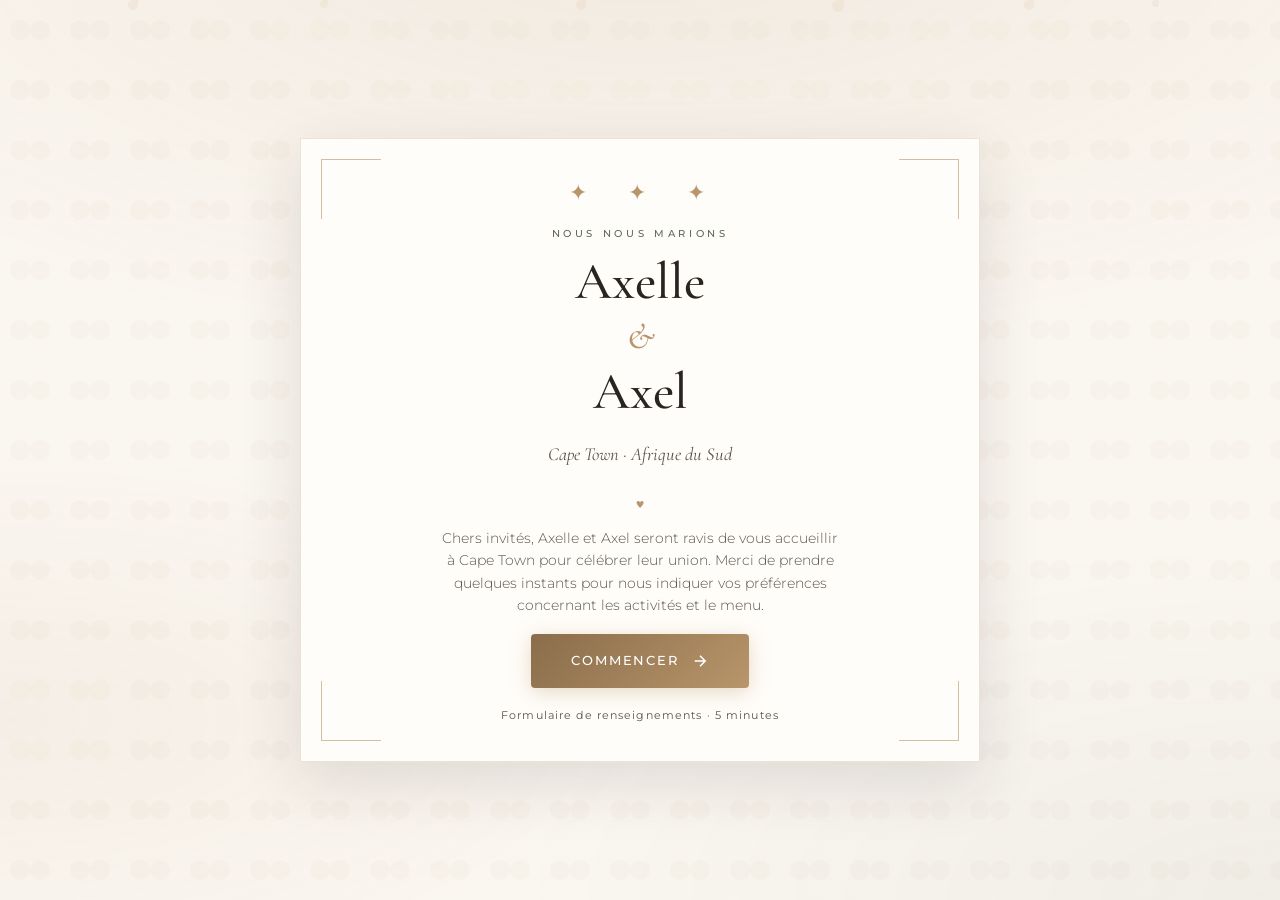
==== index.html @ c8bf7bff "Initial commit: fiche renseignements mariage Axelle et Axel Co-authored-by: Cursor <cursoragent@curs" ====
<!DOCTYPE html>
<html lang="fr" class="page-landing">
<head>
  <meta charset="UTF-8">
  <meta name="viewport" content="width=device-width, initial-scale=1.0">
  <title>Mariage d'Axelle & Axel — Bienvenue</title>
  <link rel="stylesheet" href="css/style.css">
</head>
<body class="page-landing">
  <div class="bg-pattern"></div>

  <div class="petals" aria-hidden="true">
    <div class="petal"></div>
    <div class="petal"></div>
    <div class="petal"></div>
    <div class="petal"></div>
    <div class="petal"></div>
    <div class="petal"></div>
  </div>

  <main class="landing">
    <div class="landing-frame">
      <div class="corner-decor tr"></div>
      <div class="corner-decor bl"></div>

      <p class="landing-ornament">✦ &nbsp; ✦ &nbsp; ✦</p>
      <p class="landing-subtitle">Nous nous marions</p>

      <h1 class="landing-names">
        Axelle
        <span class="landing-ampersand">&</span>
        Axel
      </h1>

      <p class="landing-date">Cape Town · Afrique du Sud</p>

      <div class="landing-divider">
        <span>♥</span>
      </div>

      <p class="landing-message">
        Chers invités, Axelle et Axel seront ravis de vous accueillir à Cape Town
        pour célébrer leur union. Merci de prendre quelques instants pour nous
        indiquer vos préférences concernant les activités et le menu.
      </p>

      <a href="formulaire.html" class="btn-primary">
        Commencer
        <svg viewBox="0 0 24 24" fill="none" stroke="currentColor" stroke-width="2">
          <path d="M5 12h14M12 5l7 7-7 7"/>
        </svg>
      </a>

      <p class="landing-footer">Formulaire de renseignements · 5 minutes</p>
    </div>
  </main>
</body>
</html>
---- css/style.css ----
/* =============================================
   MARIAGE — Design system
   ============================================= */

@import url('https://fonts.googleapis.com/css2?family=Cormorant+Garamond:ital,wght@0,400;0,500;0,600;0,700;1,400;1,500&family=Montserrat:wght@300;400;500;600&display=swap');

:root {
  --cream: #faf6f0;
  --ivory: #fffdf9;
  --gold: #b8956a;
  --gold-light: #d4b896;
  --gold-dark: #8a6d4b;
  --sage: #5c6b5a;
  --sage-light: #8a9a88;
  --burgundy: #6b3a3a;
  --text: #2a2420;
  --text-soft: #5c534c;
  --border: rgba(184, 149, 106, 0.25);
  --shadow: 0 8px 32px rgba(42, 36, 32, 0.08);
  --shadow-lg: 0 20px 60px rgba(42, 36, 32, 0.12);
  --radius: 4px;
  --radius-lg: 12px;
  --font-serif: 'Cormorant Garamond', Georgia, serif;
  --font-sans: 'Montserrat', system-ui, sans-serif;
  --transition: 0.35s cubic-bezier(0.4, 0, 0.2, 1);
}

*, *::before, *::after { box-sizing: border-box; margin: 0; padding: 0; }

html { scroll-behavior: smooth; }

body {
  font-family: var(--font-sans);
  background: var(--cream);
  color: var(--text);
  line-height: 1.7;
  min-height: 100vh;
  -webkit-font-smoothing: antialiased;
}

/* ---- Decorative background ---- */
.bg-pattern {
  position: fixed;
  inset: 0;
  z-index: 0;
  pointer-events: none;
  background:
    radial-gradient(ellipse 80% 50% at 50% -10%, rgba(184, 149, 106, 0.12), transparent),
    radial-gradient(ellipse 60% 40% at 100% 100%, rgba(92, 107, 90, 0.06), transparent),
    radial-gradient(ellipse 50% 30% at 0% 80%, rgba(184, 149, 106, 0.08), transparent);
}

.bg-pattern::before {
  content: '';
  position: absolute;
  inset: 0;
  opacity: 0.04;
  background-image: url("data:image/svg+xml,%3Csvg width='60' height='60' viewBox='0 0 60 60' xmlns='http://www.w3.org/2000/svg'%3E%3Cg fill='none' fill-rule='evenodd'%3E%3Cg fill='%23b8956a' fill-opacity='1'%3E%3Cpath d='M30 30c0-5.5 4.5-10 10-10s10 4.5 10 10-4.5 10-10 10-10-4.5-10-10zm-20 0c0-5.5 4.5-10 10-10s10 4.5 10 10-4.5 10-10 10-10-4.5-10-10z'/%3E%3C/g%3E%3C/g%3E%3C/svg%3E");
}

/* ---- Landing page (fixed viewport, no scroll) ---- */
html.page-landing,
body.page-landing {
  height: 100%;
  overflow: hidden;
}

body.page-landing {
  min-height: 100vh;
  min-height: 100dvh;
}

.landing {
  position: relative;
  z-index: 1;
  height: 100vh;
  height: 100dvh;
  max-height: 100vh;
  max-height: 100dvh;
  overflow: hidden;
  display: flex;
  flex-direction: column;
  align-items: center;
  justify-content: center;
  padding: clamp(0.75rem, 2vh, 1.25rem);
  text-align: center;
}

.landing-frame {
  position: relative;
  max-width: 680px;
  width: 100%;
  max-height: calc(100dvh - 1.5rem);
  padding: clamp(1.5rem, 4vh, 2.5rem) clamp(1.25rem, 4vw, 2.5rem);
  background: var(--ivory);
  border: 1px solid var(--border);
  box-shadow: var(--shadow-lg);
  animation: fadeUp 1s ease-out;
  overflow: hidden;
  display: flex;
  flex-direction: column;
  align-items: center;
  justify-content: center;
}

.landing-frame::before,
.landing-frame::after {
  content: '';
  position: absolute;
  width: 60px;
  height: 60px;
  border-color: var(--gold);
  border-style: solid;
  opacity: 0.6;
}

.landing-frame::before {
  top: 20px; left: 20px;
  border-width: 1px 0 0 1px;
}

.landing-frame::after {
  bottom: 20px; right: 20px;
  border-width: 0 1px 1px 0;
}

.corner-decor {
  position: absolute;
  width: 60px;
  height: 60px;
  border-color: var(--gold);
  border-style: solid;
  opacity: 0.6;
}

.corner-decor.tr { top: 20px; right: 20px; border-width: 1px 1px 0 0; }
.corner-decor.bl { bottom: 20px; left: 20px; border-width: 0 0 1px 1px; }

.landing-ornament {
  font-family: var(--font-serif);
  font-size: clamp(1rem, 2.5vh, 1.35rem);
  color: var(--gold);
  letter-spacing: 0.3em;
  margin-bottom: clamp(0.5rem, 1.5vh, 1rem);
  opacity: 0;
  animation: fadeUp 0.8s ease-out 0.2s forwards;
}

.landing-subtitle {
  font-family: var(--font-sans);
  font-size: 0.65rem;
  font-weight: 500;
  letter-spacing: 0.35em;
  text-transform: uppercase;
  color: var(--sage);
  margin-bottom: clamp(0.35rem, 1vh, 0.75rem);
  opacity: 0;
  animation: fadeUp 0.8s ease-out 0.3s forwards;
}

.landing-names {
  font-family: var(--font-serif);
  font-size: clamp(2rem, 7vh, 3.25rem);
  font-weight: 500;
  color: var(--text);
  line-height: 1.15;
  margin-bottom: 0.25rem;
  opacity: 0;
  animation: fadeUp 0.8s ease-out 0.4s forwards;
}

.landing-ampersand {
  font-style: italic;
  color: var(--gold);
  font-size: 0.7em;
  display: block;
  margin: 0.25rem 0;
}

.landing-date {
  font-family: var(--font-serif);
  font-size: clamp(1rem, 2.5vh, 1.15rem);
  color: var(--text-soft);
  font-style: italic;
  margin: clamp(0.5rem, 1.5vh, 1rem) 0;
  opacity: 0;
  animation: fadeUp 0.8s ease-out 0.5s forwards;
}

.landing-divider {
  display: flex;
  align-items: center;
  gap: 1rem;
  margin: clamp(0.5rem, 1.5vh, 1rem) auto;
  max-width: 280px;
  opacity: 0;
  animation: fadeUp 0.8s ease-out 0.6s forwards;
}

.landing-divider::before,
.landing-divider::after {
  content: '';
  flex: 1;
  height: 1px;
  background: linear-gradient(90deg, transparent, var(--gold-light), transparent);
}

.landing-divider span {
  color: var(--gold);
  font-size: 0.6rem;
}

.landing-message {
  font-size: clamp(0.8rem, 1.8vh, 0.9rem);
  color: var(--text-soft);
  max-width: 400px;
  margin: 0 auto clamp(0.75rem, 2vh, 1.25rem);
  font-weight: 300;
  line-height: 1.55;
  opacity: 0;
  animation: fadeUp 0.8s ease-out 0.7s forwards;
}

.btn-primary {
  display: inline-flex;
  align-items: center;
  justify-content: center;
  gap: 0.75rem;
  padding: 1rem 2.5rem;
  background: linear-gradient(135deg, var(--gold-dark), var(--gold));
  color: white;
  font-family: var(--font-sans);
  font-size: 0.8rem;
  font-weight: 500;
  letter-spacing: 0.15em;
  text-transform: uppercase;
  text-decoration: none;
  border: none;
  border-radius: var(--radius);
  cursor: pointer;
  transition: var(--transition);
  box-shadow: 0 4px 20px rgba(184, 149, 106, 0.35);
  opacity: 0;
  animation: fadeUp 0.8s ease-out 0.9s forwards;
}

.btn-primary:hover {
  transform: translateY(-2px);
  box-shadow: 0 8px 30px rgba(184, 149, 106, 0.45);
  background: linear-gradient(135deg, var(--gold), var(--gold-light));
}

.btn-primary svg {
  width: 18px;
  height: 18px;
  transition: transform var(--transition);
}

.btn-primary:hover svg {
  transform: translateX(4px);
}

.landing-footer {
  margin-top: clamp(0.75rem, 2vh, 1.25rem);
  font-size: 0.7rem;
  color: var(--text-soft);
  letter-spacing: 0.1em;
  opacity: 0;
  animation: fadeUp 0.8s ease-out 1.1s forwards;
}

/* Floating petals */
.petals {
  position: fixed;
  inset: 0;
  pointer-events: none;
  z-index: 0;
  overflow: hidden;
}

.petal {
  position: absolute;
  width: 10px;
  height: 10px;
  background: var(--gold-light);
  border-radius: 50% 0 50% 50%;
  opacity: 0.15;
  animation: float linear infinite;
}

.petal:nth-child(1) { left: 10%; animation-duration: 15s; animation-delay: 0s; }
.petal:nth-child(2) { left: 25%; animation-duration: 18s; animation-delay: 2s; width: 8px; height: 8px; }
.petal:nth-child(3) { left: 45%; animation-duration: 20s; animation-delay: 4s; }
.petal:nth-child(4) { left: 65%; animation-duration: 16s; animation-delay: 1s; width: 12px; height: 12px; }
.petal:nth-child(5) { left: 80%; animation-duration: 22s; animation-delay: 3s; }
.petal:nth-child(6) { left: 90%; animation-duration: 17s; animation-delay: 5s; width: 7px; height: 7px; }

@keyframes float {
  0% { transform: translateY(-10vh) rotate(0deg); opacity: 0; }
  10% { opacity: 0.15; }
  90% { opacity: 0.15; }
  100% { transform: translateY(110vh) rotate(720deg); opacity: 0; }
}

@keyframes fadeUp {
  from { opacity: 0; transform: translateY(24px); }
  to { opacity: 1; transform: translateY(0); }
}

/* ---- Form page (sobre) ---- */
body.page-form {
  background: #e8e2d9;
}

.page-form .bg-pattern { display: none; }

.form-page {
  position: relative;
  min-height: 100vh;
  padding: 2.5rem 1.25rem 4rem;
}

.form-header {
  max-width: 560px;
  margin: 0 auto 1.5rem;
  padding: 0;
  border-bottom: none;
}

.form-header .back-link {
  display: inline-block;
  font-size: 0.8rem;
  color: var(--text-soft);
  text-decoration: none;
  margin-bottom: 1.25rem;
}

.form-header .back-link:hover { color: var(--text); }

.form-context {
  font-size: 0.75rem;
  letter-spacing: 0.12em;
  text-transform: uppercase;
  color: var(--text-soft);
  margin-bottom: 0.5rem;
}

.form-header h1 {
  font-family: var(--font-serif);
  font-size: 1.75rem;
  font-weight: 500;
  color: var(--text);
}

.container {
  max-width: 560px;
  margin: 0 auto;
}

.form-section {
  background: var(--ivory);
  border: 1px solid rgba(184, 149, 106, 0.2);
  padding: 1.75rem 1.5rem;
  margin-bottom: 1rem;
}

.form-section:last-of-type {
  margin-bottom: 0;
}

.form-section h2 {
  font-family: var(--font-serif);
  font-size: 1.25rem;
  font-weight: 500;
  color: var(--text);
  margin-bottom: 1.25rem;
}

.subsection {
  font-size: 0.8rem;
  font-weight: 500;
  letter-spacing: 0.08em;
  text-transform: uppercase;
  color: var(--text-soft);
  margin: 1.5rem 0 0.85rem;
}

.subsection:first-of-type { margin-top: 0; }

.field { margin-bottom: 1.25rem; }
.field:last-child { margin-bottom: 0; }

label.field-label {
  display: block;
  font-size: 0.8rem;
  font-weight: 500;
  color: var(--text);
  margin-bottom: 0.4rem;
}

.page-form input[type="text"],
.page-form input[type="number"] {
  width: 100%;
  padding: 0.7rem 0;
  border: none;
  border-bottom: 1px solid var(--border);
  border-radius: 0;
  font-family: var(--font-sans);
  font-size: 0.95rem;
  background: transparent;
  color: var(--text);
  transition: border-color 0.2s;
}

.page-form input:focus {
  outline: none;
  border-bottom-color: var(--text);
  box-shadow: none;
  background: transparent;
}

.row {
  display: grid;
  grid-template-columns: 1fr 1fr;
  gap: 1.5rem;
}

@media (max-width: 520px) {
  .row { grid-template-columns: 1fr; }
}

.toggle-group {
  display: grid;
  grid-template-columns: 1fr 1fr;
  gap: 0.5rem;
}

.toggle-option { position: relative; }

.toggle-option input {
  position: absolute;
  opacity: 0;
  width: 0;
  height: 0;
}

.page-form .toggle-option label {
  display: flex;
  align-items: center;
  justify-content: center;
  padding: 0.65rem 1rem;
  border: 1px solid var(--border);
  border-radius: 0;
  cursor: pointer;
  font-size: 0.9rem;
  font-weight: 400;
  background: transparent;
  transition: border-color 0.2s, background 0.2s;
}

.page-form .toggle-option input:checked + label {
  border-color: var(--text);
  background: rgba(42, 36, 32, 0.04);
  color: var(--text);
}

.page-form .toggle-option label:hover {
  border-color: var(--text-soft);
}

.activity-day { margin-bottom: 1.25rem; }
.activity-day:last-child { margin-bottom: 0; }

.day-label {
  font-size: 0.85rem;
  font-weight: 500;
  color: var(--text);
  margin-bottom: 0.6rem;
}

.checkbox-list {
  display: flex;
  flex-direction: column;
  gap: 0;
}

.page-form .checkbox-item {
  display: flex;
  align-items: center;
  gap: 0.75rem;
  padding: 0.65rem 0;
  background: transparent;
  border: none;
  border-bottom: 1px solid var(--border);
  border-radius: 0;
  cursor: pointer;
}

.page-form .checkbox-item:last-child { border-bottom: none; }

.page-form .checkbox-item:hover { background: transparent; transform: none; }

.page-form .checkbox-item input {
  width: 16px;
  height: 16px;
  accent-color: var(--text);
  flex-shrink: 0;
  cursor: pointer;
}

.page-form .checkbox-item span {
  font-size: 0.9rem;
  color: var(--text);
}

.page-form .checkbox-item input:checked ~ span { font-weight: 500; }

.hidden { display: none !important; }

.btn-submit {
  width: 100%;
  padding: 0.9rem 1.5rem;
  background: var(--text);
  color: var(--ivory);
  border: none;
  border-radius: 0;
  font-family: var(--font-sans);
  font-size: 0.8rem;
  font-weight: 500;
  letter-spacing: 0.1em;
  text-transform: uppercase;
  cursor: pointer;
  transition: opacity 0.2s;
  margin-top: 1rem;
  box-shadow: none;
}

.btn-submit:hover:not(:disabled) { opacity: 0.85; transform: none; box-shadow: none; }
.btn-submit:disabled { opacity: 0.5; cursor: not-allowed; }

.btn-secondary {
  padding: 0.6rem 1.25rem;
  background: transparent;
  border: 1px solid var(--border);
  color: var(--text);
  border-radius: 0;
  font-family: var(--font-sans);
  font-size: 0.8rem;
  font-weight: 400;
  letter-spacing: 0.04em;
  text-transform: none;
  cursor: pointer;
  transition: border-color 0.2s;
  margin-right: 0.5rem;
  margin-top: 0.5rem;
}

.btn-secondary:hover {
  border-color: var(--text);
  background: transparent;
}

.submit-status {
  text-align: left;
  margin-top: 0.75rem;
  font-size: 0.85rem;
  color: var(--text-soft);
  display: none;
}

.error-msg {
  color: var(--burgundy);
  font-size: 0.8rem;
  margin-top: 0.35rem;
  display: none;
}

.field.error input { border-bottom-color: var(--burgundy); }
.field.error .error-msg { display: block; }

#recap { display: none; }
#recap.visible { display: block; }

.recap-section h2 {
  font-family: var(--font-serif);
  font-size: 1.5rem;
  margin-bottom: 0.5rem;
}

.recap-intro {
  font-size: 0.9rem;
  color: var(--text-soft);
  margin-bottom: 1.25rem;
}

.page-form #accompagnant-block {
  margin-top: 1.25rem;
  padding-top: 1.25rem;
  border-top: 1px solid var(--border);
}

.recap-content {
  white-space: pre-wrap;
  padding: 1rem;
  font-size: 0.8rem;
  margin: 0 0 1rem;
  border: 1px solid var(--border);
  font-family: var(--font-sans);
  line-height: 1.6;
  color: var(--text);
}

.page-form .recap-content {
  background: #f5f1ea;
}

.recap-actions {
  display: flex;
  flex-wrap: wrap;
  gap: 0.5rem;
}
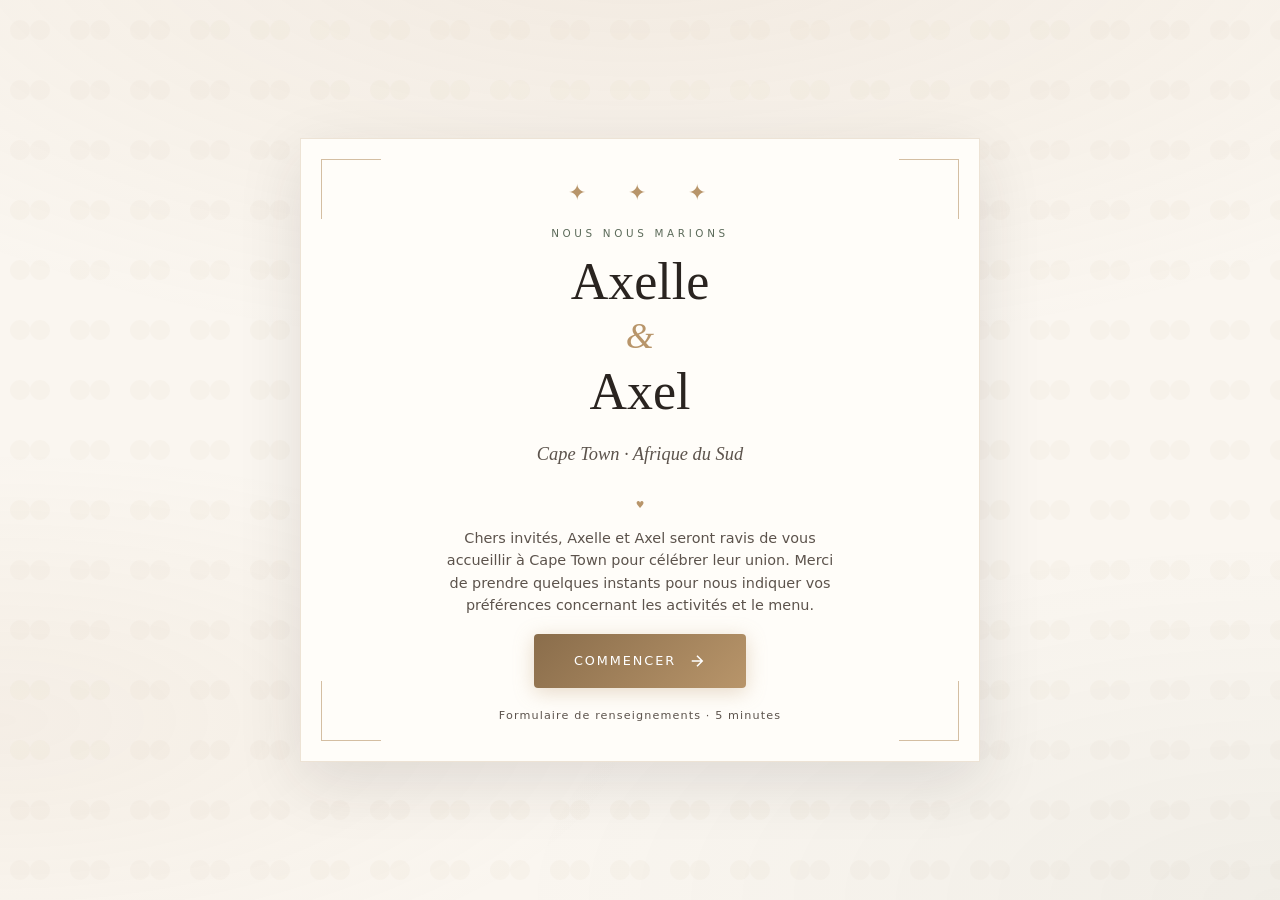
==== commit 32253b9e: "Recap read-only, instant submit, refresh to landing, performance Co-authored-by: Cursor <cursoragent" ====
--- a/index.html
+++ b/index.html
@@ -8,15 +8,6 @@
 </head>
 <body class="page-landing">
   <div class="bg-pattern"></div>
-
-  <div class="petals" aria-hidden="true">
-    <div class="petal"></div>
-    <div class="petal"></div>
-    <div class="petal"></div>
-    <div class="petal"></div>
-    <div class="petal"></div>
-    <div class="petal"></div>
-  </div>
 
   <main class="landing">
     <div class="landing-frame">
--- a/css/style.css
+++ b/css/style.css
@@ -1,8 +1,4 @@
-/* =============================================
-   MARIAGE — Design system
-   ============================================= */
-
-@import url('https://fonts.googleapis.com/css2?family=Cormorant+Garamond:ital,wght@0,400;0,500;0,600;0,700;1,400;1,500&family=Montserrat:wght@300;400;500;600&display=swap');
+/* MARIAGE — Design system */
 
 :root {
   --cream: #faf6f0;
@@ -20,14 +16,14 @@
   --shadow-lg: 0 20px 60px rgba(42, 36, 32, 0.12);
   --radius: 4px;
   --radius-lg: 12px;
-  --font-serif: 'Cormorant Garamond', Georgia, serif;
-  --font-sans: 'Montserrat', system-ui, sans-serif;
+  --font-serif: Georgia, 'Times New Roman', serif;
+  --font-sans: system-ui, -apple-system, 'Segoe UI', sans-serif;
   --transition: 0.35s cubic-bezier(0.4, 0, 0.2, 1);
 }
 
 *, *::before, *::after { box-sizing: border-box; margin: 0; padding: 0; }
 
-html { scroll-behavior: smooth; }
+html { scroll-behavior: auto; }
 
 body {
   font-family: var(--font-sans);
@@ -95,7 +91,6 @@
   background: var(--ivory);
   border: 1px solid var(--border);
   box-shadow: var(--shadow-lg);
-  animation: fadeUp 1s ease-out;
   overflow: hidden;
   display: flex;
   flex-direction: column;
@@ -142,8 +137,6 @@
   color: var(--gold);
   letter-spacing: 0.3em;
   margin-bottom: clamp(0.5rem, 1.5vh, 1rem);
-  opacity: 0;
-  animation: fadeUp 0.8s ease-out 0.2s forwards;
 }
 
 .landing-subtitle {
@@ -154,8 +147,6 @@
   text-transform: uppercase;
   color: var(--sage);
   margin-bottom: clamp(0.35rem, 1vh, 0.75rem);
-  opacity: 0;
-  animation: fadeUp 0.8s ease-out 0.3s forwards;
 }
 
 .landing-names {
@@ -165,8 +156,6 @@
   color: var(--text);
   line-height: 1.15;
   margin-bottom: 0.25rem;
-  opacity: 0;
-  animation: fadeUp 0.8s ease-out 0.4s forwards;
 }
 
 .landing-ampersand {
@@ -183,8 +172,6 @@
   color: var(--text-soft);
   font-style: italic;
   margin: clamp(0.5rem, 1.5vh, 1rem) 0;
-  opacity: 0;
-  animation: fadeUp 0.8s ease-out 0.5s forwards;
 }
 
 .landing-divider {
@@ -193,8 +180,6 @@
   gap: 1rem;
   margin: clamp(0.5rem, 1.5vh, 1rem) auto;
   max-width: 280px;
-  opacity: 0;
-  animation: fadeUp 0.8s ease-out 0.6s forwards;
 }
 
 .landing-divider::before,
@@ -217,8 +202,6 @@
   margin: 0 auto clamp(0.75rem, 2vh, 1.25rem);
   font-weight: 300;
   line-height: 1.55;
-  opacity: 0;
-  animation: fadeUp 0.8s ease-out 0.7s forwards;
 }
 
 .btn-primary {
@@ -238,10 +221,8 @@
   border: none;
   border-radius: var(--radius);
   cursor: pointer;
-  transition: var(--transition);
+  transition: background 0.2s, box-shadow 0.2s;
   box-shadow: 0 4px 20px rgba(184, 149, 106, 0.35);
-  opacity: 0;
-  animation: fadeUp 0.8s ease-out 0.9s forwards;
 }
 
 .btn-primary:hover {
@@ -265,8 +246,6 @@
   font-size: 0.7rem;
   color: var(--text-soft);
   letter-spacing: 0.1em;
-  opacity: 0;
-  animation: fadeUp 0.8s ease-out 1.1s forwards;
 }
 
 /* Floating petals */
@@ -560,37 +539,83 @@
   background: transparent;
 }
 
+.error-msg {
+  color: #6b3a3a;
+  font-size: 0.8rem;
+  margin-top: 0.35rem;
+  display: none;
+}
+
+.field.error .error-msg { display: block; }
+
+.field.error input { border-bottom-color: #6b3a3a; }
+
+#field-menu-principal.error .error-msg,
+#field-menu-acc.error .error-msg {
+  display: block;
+  margin-top: 0.5rem;
+}
+
 .submit-status {
   text-align: left;
   margin-top: 0.75rem;
   font-size: 0.85rem;
-  color: var(--text-soft);
+  color: #5c534c;
   display: none;
-}
-
-.error-msg {
-  color: var(--burgundy);
-  font-size: 0.8rem;
-  margin-top: 0.35rem;
-  display: none;
-}
-
-.field.error input { border-bottom-color: var(--burgundy); }
-.field.error .error-msg { display: block; }
+  padding: 0.65rem 0;
+}
 
 #recap { display: none; }
 #recap.visible { display: block; }
 
-.recap-section h2 {
+.recap-section {
+  text-align: center;
+  padding: 3rem 1.5rem;
+}
+
+.recap-intro {
   font-family: var(--font-serif);
-  font-size: 1.5rem;
-  margin-bottom: 0.5rem;
-}
-
-.recap-intro {
+  font-size: 1.35rem;
+  color: var(--text);
+  line-height: 1.6;
+  margin-bottom: 1.5rem;
+}
+
+.recap-details {
+  text-align: left;
+  user-select: none;
+}
+
+.recap-block {
+  background: #f5f1ea;
+  border: 1px solid var(--border);
+  padding: 1.25rem;
+  margin-bottom: 1rem;
+}
+
+.recap-block:last-child { margin-bottom: 0; }
+
+.recap-block h3 {
+  font-family: var(--font-serif);
+  font-size: 1.1rem;
+  margin-bottom: 0.85rem;
+  padding-bottom: 0.5rem;
+  border-bottom: 1px solid var(--border);
+}
+
+.recap-block p {
   font-size: 0.9rem;
+  margin-bottom: 0.45rem;
+  line-height: 1.5;
+}
+
+.recap-block p:last-child { margin-bottom: 0; }
+
+.recap-block p span {
+  display: inline-block;
+  min-width: 7rem;
   color: var(--text-soft);
-  margin-bottom: 1.25rem;
+  font-size: 0.8rem;
 }
 
 .page-form #accompagnant-block {
@@ -599,24 +624,3 @@
   border-top: 1px solid var(--border);
 }
 
-.recap-content {
-  white-space: pre-wrap;
-  padding: 1rem;
-  font-size: 0.8rem;
-  margin: 0 0 1rem;
-  border: 1px solid var(--border);
-  font-family: var(--font-sans);
-  line-height: 1.6;
-  color: var(--text);
-}
-
-.page-form .recap-content {
-  background: #f5f1ea;
-}
-
-.recap-actions {
-  display: flex;
-  flex-wrap: wrap;
-  gap: 0.5rem;
-}
-
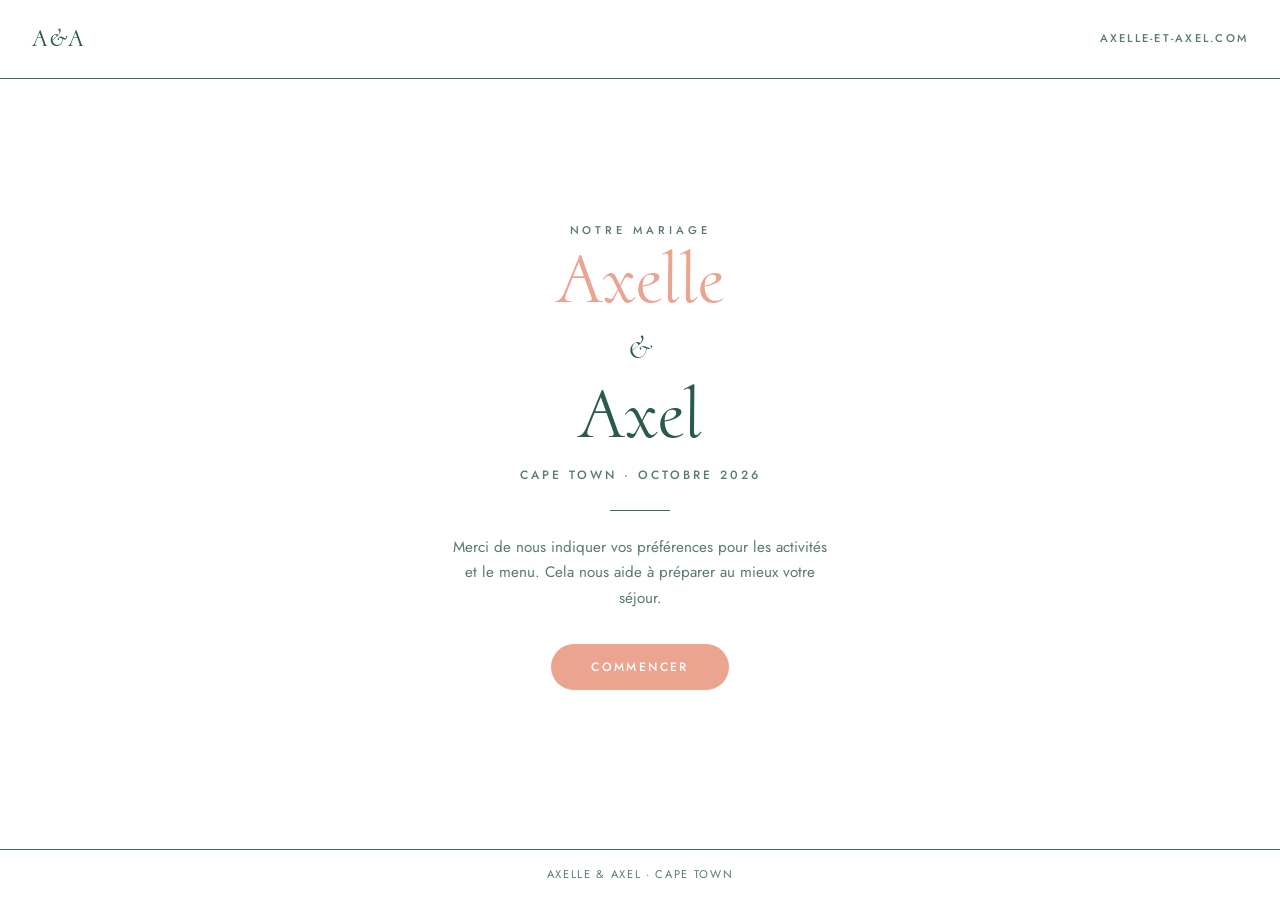
==== commit 0228454f: "Aligner le design sur le site officiel axelle-et-axel.com Co-authored-by: Cursor <cursoragent@cursor" ====
--- a/index.html
+++ b/index.html
@@ -3,47 +3,39 @@
 <head>
   <meta charset="UTF-8">
   <meta name="viewport" content="width=device-width, initial-scale=1.0">
-  <title>Mariage d'Axelle & Axel — Bienvenue</title>
+  <title>Axelle & Axel — Fiche invités</title>
+  <link rel="preconnect" href="https://fonts.googleapis.com">
+  <link rel="preconnect" href="https://fonts.gstatic.com" crossorigin>
+  <link href="https://fonts.googleapis.com/css2?family=Cormorant+Upright:wght@400;500;600&family=Jost:wght@400;500;600&display=swap" rel="stylesheet">
   <link rel="stylesheet" href="css/style.css">
 </head>
 <body class="page-landing">
-  <div class="bg-pattern"></div>
+  <header class="site-header">
+    <a href="https://www.axelle-et-axel.com/" class="site-logo" target="_blank" rel="noopener">A&amp;A</a>
+    <a href="https://www.axelle-et-axel.com/" class="site-link" target="_blank" rel="noopener">axelle-et-axel.com</a>
+  </header>
 
   <main class="landing">
-    <div class="landing-frame">
-      <div class="corner-decor tr"></div>
-      <div class="corner-decor bl"></div>
+    <p class="eyebrow">Notre mariage</p>
 
-      <p class="landing-ornament">✦ &nbsp; ✦ &nbsp; ✦</p>
-      <p class="landing-subtitle">Nous nous marions</p>
+    <h1 class="hero-line hero-coral">Axelle</h1>
+    <p class="hero-amp">&amp;</p>
+    <h1 class="hero-line">Axel</h1>
 
-      <h1 class="landing-names">
-        Axelle
-        <span class="landing-ampersand">&</span>
-        Axel
-      </h1>
+    <p class="hero-place">Cape Town · Octobre 2026</p>
 
-      <p class="landing-date">Cape Town · Afrique du Sud</p>
+    <div class="divider"></div>
 
-      <div class="landing-divider">
-        <span>♥</span>
-      </div>
+    <p class="landing-message">
+      Merci de nous indiquer vos préférences pour les activités
+      et le menu. Cela nous aide à préparer au mieux votre séjour.
+    </p>
 
-      <p class="landing-message">
-        Chers invités, Axelle et Axel seront ravis de vous accueillir à Cape Town
-        pour célébrer leur union. Merci de prendre quelques instants pour nous
-        indiquer vos préférences concernant les activités et le menu.
-      </p>
+    <a href="formulaire.html" class="btn-primary">Commencer</a>
+  </main>
 
-      <a href="formulaire.html" class="btn-primary">
-        Commencer
-        <svg viewBox="0 0 24 24" fill="none" stroke="currentColor" stroke-width="2">
-          <path d="M5 12h14M12 5l7 7-7 7"/>
-        </svg>
-      </a>
-
-      <p class="landing-footer">Formulaire de renseignements · 5 minutes</p>
-    </div>
-  </main>
+  <footer class="site-footer">
+    <p>Axelle &amp; Axel · Cape Town</p>
+  </footer>
 </body>
 </html>
--- a/css/style.css
+++ b/css/style.css
@@ -1,420 +1,302 @@
-/* MARIAGE — Design system */
+/* Axelle & Axel — design aligné sur axelle-et-axel.com */
 
 :root {
-  --cream: #faf6f0;
-  --ivory: #fffdf9;
-  --gold: #b8956a;
-  --gold-light: #d4b896;
-  --gold-dark: #8a6d4b;
-  --sage: #5c6b5a;
-  --sage-light: #8a9a88;
-  --burgundy: #6b3a3a;
-  --text: #2a2420;
-  --text-soft: #5c534c;
-  --border: rgba(184, 149, 106, 0.25);
-  --shadow: 0 8px 32px rgba(42, 36, 32, 0.08);
-  --shadow-lg: 0 20px 60px rgba(42, 36, 32, 0.12);
-  --radius: 4px;
-  --radius-lg: 12px;
-  --font-serif: Georgia, 'Times New Roman', serif;
-  --font-sans: system-ui, -apple-system, 'Segoe UI', sans-serif;
-  --transition: 0.35s cubic-bezier(0.4, 0, 0.2, 1);
-}
-
-*, *::before, *::after { box-sizing: border-box; margin: 0; padding: 0; }
-
-html { scroll-behavior: auto; }
+  --green: #295B4D;
+  --green-hover: #377B6A;
+  --green-border: #3A6F60;
+  --coral: #EAA48F;
+  --coral-hover: #E38468;
+  --white: #FFFFFF;
+  --text: #295B4D;
+  --text-muted: #5a7a70;
+  --font-sans: 'Jost', system-ui, sans-serif;
+  --font-serif: 'Cormorant Upright', Georgia, serif;
+}
+
+*, *::before, *::after {
+  box-sizing: border-box;
+  margin: 0;
+  padding: 0;
+}
+
+html {
+  font-size: 16px;
+  -webkit-font-smoothing: antialiased;
+}
 
 body {
   font-family: var(--font-sans);
-  background: var(--cream);
   color: var(--text);
-  line-height: 1.7;
-  min-height: 100vh;
-  -webkit-font-smoothing: antialiased;
-}
-
-/* ---- Decorative background ---- */
-.bg-pattern {
-  position: fixed;
-  inset: 0;
-  z-index: 0;
-  pointer-events: none;
-  background:
-    radial-gradient(ellipse 80% 50% at 50% -10%, rgba(184, 149, 106, 0.12), transparent),
-    radial-gradient(ellipse 60% 40% at 100% 100%, rgba(92, 107, 90, 0.06), transparent),
-    radial-gradient(ellipse 50% 30% at 0% 80%, rgba(184, 149, 106, 0.08), transparent);
-}
-
-.bg-pattern::before {
-  content: '';
-  position: absolute;
-  inset: 0;
-  opacity: 0.04;
-  background-image: url("data:image/svg+xml,%3Csvg width='60' height='60' viewBox='0 0 60 60' xmlns='http://www.w3.org/2000/svg'%3E%3Cg fill='none' fill-rule='evenodd'%3E%3Cg fill='%23b8956a' fill-opacity='1'%3E%3Cpath d='M30 30c0-5.5 4.5-10 10-10s10 4.5 10 10-4.5 10-10 10-10-4.5-10-10zm-20 0c0-5.5 4.5-10 10-10s10 4.5 10 10-4.5 10-10 10-10-4.5-10-10z'/%3E%3C/g%3E%3C/g%3E%3C/svg%3E");
-}
-
-/* ---- Landing page (fixed viewport, no scroll) ---- */
-html.page-landing,
-body.page-landing {
-  height: 100%;
+  background: var(--white);
+  line-height: 1.6;
+}
+
+/* ── Header ── */
+
+.site-header {
+  display: flex;
+  align-items: center;
+  justify-content: space-between;
+  padding: 1.25rem 2rem;
+  border-bottom: 1px solid var(--green-border);
+}
+
+.site-logo {
+  font-family: var(--font-serif);
+  font-size: 1.5rem;
+  font-weight: 500;
+  color: var(--green);
+  text-decoration: none;
+  letter-spacing: 0.05em;
+}
+
+.site-logo:hover {
+  color: var(--green-hover);
+}
+
+.site-link {
+  font-size: 0.7rem;
+  font-weight: 500;
+  letter-spacing: 0.2em;
+  text-transform: uppercase;
+  color: var(--text-muted);
+  text-decoration: none;
+}
+
+.site-link:hover {
+  color: var(--green);
+}
+
+/* ── Shared typography ── */
+
+.eyebrow {
+  font-size: 0.7rem;
+  font-weight: 500;
+  letter-spacing: 0.35em;
+  text-transform: uppercase;
+  color: var(--text-muted);
+}
+
+.divider {
+  width: 60px;
+  height: 1px;
+  background: var(--green-border);
+  margin: 1.5rem auto;
+}
+
+/* ── Landing page ── */
+
+.page-landing {
+  height: 100vh;
   overflow: hidden;
-}
-
-body.page-landing {
-  min-height: 100vh;
-  min-height: 100dvh;
-}
-
-.landing {
-  position: relative;
-  z-index: 1;
-  height: 100vh;
-  height: 100dvh;
-  max-height: 100vh;
-  max-height: 100dvh;
-  overflow: hidden;
+  display: flex;
+  flex-direction: column;
+}
+
+.page-landing .landing {
+  flex: 1;
   display: flex;
   flex-direction: column;
   align-items: center;
   justify-content: center;
-  padding: clamp(0.75rem, 2vh, 1.25rem);
   text-align: center;
-}
-
-.landing-frame {
-  position: relative;
-  max-width: 680px;
-  width: 100%;
-  max-height: calc(100dvh - 1.5rem);
-  padding: clamp(1.5rem, 4vh, 2.5rem) clamp(1.25rem, 4vw, 2.5rem);
-  background: var(--ivory);
-  border: 1px solid var(--border);
-  box-shadow: var(--shadow-lg);
-  overflow: hidden;
-  display: flex;
-  flex-direction: column;
-  align-items: center;
-  justify-content: center;
-}
-
-.landing-frame::before,
-.landing-frame::after {
-  content: '';
-  position: absolute;
-  width: 60px;
-  height: 60px;
-  border-color: var(--gold);
-  border-style: solid;
-  opacity: 0.6;
-}
-
-.landing-frame::before {
-  top: 20px; left: 20px;
-  border-width: 1px 0 0 1px;
-}
-
-.landing-frame::after {
-  bottom: 20px; right: 20px;
-  border-width: 0 1px 1px 0;
-}
-
-.corner-decor {
-  position: absolute;
-  width: 60px;
-  height: 60px;
-  border-color: var(--gold);
-  border-style: solid;
-  opacity: 0.6;
-}
-
-.corner-decor.tr { top: 20px; right: 20px; border-width: 1px 1px 0 0; }
-.corner-decor.bl { bottom: 20px; left: 20px; border-width: 0 0 1px 1px; }
-
-.landing-ornament {
-  font-family: var(--font-serif);
-  font-size: clamp(1rem, 2.5vh, 1.35rem);
-  color: var(--gold);
-  letter-spacing: 0.3em;
-  margin-bottom: clamp(0.5rem, 1.5vh, 1rem);
-}
-
-.landing-subtitle {
+  padding: 1rem 1.5rem 2rem;
+}
+
+.hero-line {
+  font-family: var(--font-serif);
+  font-size: clamp(2.8rem, 10vw, 4.5rem);
+  font-weight: 400;
+  line-height: 1.1;
+  color: var(--green);
+}
+
+.hero-coral {
+  color: var(--coral);
+}
+
+.hero-amp {
+  font-family: var(--font-serif);
+  font-size: clamp(1.5rem, 4vw, 2rem);
+  color: var(--green);
+  margin: 0.15rem 0;
+}
+
+.hero-place {
+  margin-top: 0.75rem;
+  font-size: 0.75rem;
+  font-weight: 500;
+  letter-spacing: 0.25em;
+  text-transform: uppercase;
+  color: var(--text-muted);
+}
+
+.landing-message {
+  max-width: 380px;
+  font-size: 0.95rem;
+  color: var(--text-muted);
+  line-height: 1.7;
+  margin-bottom: 2rem;
+}
+
+.btn-primary {
+  display: inline-block;
+  padding: 0.85rem 2.5rem;
+  background: var(--coral);
+  color: var(--white);
   font-family: var(--font-sans);
-  font-size: 0.65rem;
-  font-weight: 500;
-  letter-spacing: 0.35em;
-  text-transform: uppercase;
-  color: var(--sage);
-  margin-bottom: clamp(0.35rem, 1vh, 0.75rem);
-}
-
-.landing-names {
-  font-family: var(--font-serif);
-  font-size: clamp(2rem, 7vh, 3.25rem);
-  font-weight: 500;
-  color: var(--text);
-  line-height: 1.15;
-  margin-bottom: 0.25rem;
-}
-
-.landing-ampersand {
-  font-style: italic;
-  color: var(--gold);
-  font-size: 0.7em;
-  display: block;
-  margin: 0.25rem 0;
-}
-
-.landing-date {
-  font-family: var(--font-serif);
-  font-size: clamp(1rem, 2.5vh, 1.15rem);
-  color: var(--text-soft);
-  font-style: italic;
-  margin: clamp(0.5rem, 1.5vh, 1rem) 0;
-}
-
-.landing-divider {
-  display: flex;
-  align-items: center;
-  gap: 1rem;
-  margin: clamp(0.5rem, 1.5vh, 1rem) auto;
-  max-width: 280px;
-}
-
-.landing-divider::before,
-.landing-divider::after {
-  content: '';
-  flex: 1;
-  height: 1px;
-  background: linear-gradient(90deg, transparent, var(--gold-light), transparent);
-}
-
-.landing-divider span {
-  color: var(--gold);
-  font-size: 0.6rem;
-}
-
-.landing-message {
-  font-size: clamp(0.8rem, 1.8vh, 0.9rem);
-  color: var(--text-soft);
-  max-width: 400px;
-  margin: 0 auto clamp(0.75rem, 2vh, 1.25rem);
-  font-weight: 300;
-  line-height: 1.55;
-}
-
-.btn-primary {
-  display: inline-flex;
-  align-items: center;
-  justify-content: center;
-  gap: 0.75rem;
-  padding: 1rem 2.5rem;
-  background: linear-gradient(135deg, var(--gold-dark), var(--gold));
-  color: white;
-  font-family: var(--font-sans);
-  font-size: 0.8rem;
-  font-weight: 500;
-  letter-spacing: 0.15em;
+  font-size: 0.75rem;
+  font-weight: 500;
+  letter-spacing: 0.2em;
   text-transform: uppercase;
   text-decoration: none;
   border: none;
-  border-radius: var(--radius);
+  border-radius: 70px;
   cursor: pointer;
-  transition: background 0.2s, box-shadow 0.2s;
-  box-shadow: 0 4px 20px rgba(184, 149, 106, 0.35);
+  transition: background 0.2s;
 }
 
 .btn-primary:hover {
-  transform: translateY(-2px);
-  box-shadow: 0 8px 30px rgba(184, 149, 106, 0.45);
-  background: linear-gradient(135deg, var(--gold), var(--gold-light));
-}
-
-.btn-primary svg {
-  width: 18px;
-  height: 18px;
-  transition: transform var(--transition);
-}
-
-.btn-primary:hover svg {
-  transform: translateX(4px);
-}
-
-.landing-footer {
-  margin-top: clamp(0.75rem, 2vh, 1.25rem);
+  background: var(--coral-hover);
+}
+
+.site-footer {
+  text-align: center;
+  padding: 1rem;
   font-size: 0.7rem;
-  color: var(--text-soft);
-  letter-spacing: 0.1em;
-}
-
-/* Floating petals */
-.petals {
-  position: fixed;
-  inset: 0;
-  pointer-events: none;
-  z-index: 0;
-  overflow: hidden;
-}
-
-.petal {
-  position: absolute;
-  width: 10px;
-  height: 10px;
-  background: var(--gold-light);
-  border-radius: 50% 0 50% 50%;
-  opacity: 0.15;
-  animation: float linear infinite;
-}
-
-.petal:nth-child(1) { left: 10%; animation-duration: 15s; animation-delay: 0s; }
-.petal:nth-child(2) { left: 25%; animation-duration: 18s; animation-delay: 2s; width: 8px; height: 8px; }
-.petal:nth-child(3) { left: 45%; animation-duration: 20s; animation-delay: 4s; }
-.petal:nth-child(4) { left: 65%; animation-duration: 16s; animation-delay: 1s; width: 12px; height: 12px; }
-.petal:nth-child(5) { left: 80%; animation-duration: 22s; animation-delay: 3s; }
-.petal:nth-child(6) { left: 90%; animation-duration: 17s; animation-delay: 5s; width: 7px; height: 7px; }
-
-@keyframes float {
-  0% { transform: translateY(-10vh) rotate(0deg); opacity: 0; }
-  10% { opacity: 0.15; }
-  90% { opacity: 0.15; }
-  100% { transform: translateY(110vh) rotate(720deg); opacity: 0; }
-}
-
-@keyframes fadeUp {
-  from { opacity: 0; transform: translateY(24px); }
-  to { opacity: 1; transform: translateY(0); }
-}
-
-/* ---- Form page (sobre) ---- */
-body.page-form {
-  background: #e8e2d9;
-}
-
-.page-form .bg-pattern { display: none; }
+  letter-spacing: 0.15em;
+  text-transform: uppercase;
+  color: var(--text-muted);
+  border-top: 1px solid var(--green-border);
+}
+
+/* ── Form page ── */
+
+.page-form {
+  min-height: 100vh;
+  display: flex;
+  flex-direction: column;
+}
 
 .form-page {
-  position: relative;
-  min-height: 100vh;
-  padding: 2.5rem 1.25rem 4rem;
+  flex: 1;
 }
 
 .form-header {
-  max-width: 560px;
-  margin: 0 auto 1.5rem;
-  padding: 0;
+  text-align: center;
+  padding: 2.5rem 1.5rem 1.5rem;
+}
+
+.form-title {
+  font-family: var(--font-serif);
+  font-size: clamp(2rem, 6vw, 3rem);
+  font-weight: 400;
+  color: var(--green);
+  margin-top: 0.5rem;
+}
+
+.form-subtitle {
+  margin-top: 0.5rem;
+  font-size: 0.75rem;
+  font-weight: 500;
+  letter-spacing: 0.25em;
+  text-transform: uppercase;
+  color: var(--text-muted);
+}
+
+.container {
+  max-width: 640px;
+  margin: 0 auto;
+  padding: 0 1.5rem 3rem;
+}
+
+/* ── Form sections ── */
+
+.form-section {
+  margin-bottom: 2rem;
+  padding-bottom: 2rem;
+  border-bottom: 1px solid var(--green-border);
+}
+
+.form-section:last-of-type {
   border-bottom: none;
 }
 
-.form-header .back-link {
-  display: inline-block;
-  font-size: 0.8rem;
-  color: var(--text-soft);
-  text-decoration: none;
+.section-heading {
+  font-family: var(--font-serif);
+  font-size: 1.6rem;
+  font-weight: 400;
+  color: var(--coral);
   margin-bottom: 1.25rem;
 }
 
-.form-header .back-link:hover { color: var(--text); }
-
-.form-context {
-  font-size: 0.75rem;
-  letter-spacing: 0.12em;
-  text-transform: uppercase;
-  color: var(--text-soft);
-  margin-bottom: 0.5rem;
-}
-
-.form-header h1 {
-  font-family: var(--font-serif);
-  font-size: 1.75rem;
-  font-weight: 500;
-  color: var(--text);
-}
-
-.container {
-  max-width: 560px;
-  margin: 0 auto;
-}
-
-.form-section {
-  background: var(--ivory);
-  border: 1px solid rgba(184, 149, 106, 0.2);
-  padding: 1.75rem 1.5rem;
-  margin-bottom: 1rem;
-}
-
-.form-section:last-of-type {
-  margin-bottom: 0;
-}
-
-.form-section h2 {
-  font-family: var(--font-serif);
-  font-size: 1.25rem;
-  font-weight: 500;
-  color: var(--text);
-  margin-bottom: 1.25rem;
-}
-
 .subsection {
-  font-size: 0.8rem;
-  font-weight: 500;
-  letter-spacing: 0.08em;
-  text-transform: uppercase;
-  color: var(--text-soft);
-  margin: 1.5rem 0 0.85rem;
-}
-
-.subsection:first-of-type { margin-top: 0; }
-
-.field { margin-bottom: 1.25rem; }
-.field:last-child { margin-bottom: 0; }
-
-label.field-label {
-  display: block;
-  font-size: 0.8rem;
-  font-weight: 500;
-  color: var(--text);
-  margin-bottom: 0.4rem;
-}
-
-.page-form input[type="text"],
-.page-form input[type="number"] {
-  width: 100%;
-  padding: 0.7rem 0;
-  border: none;
-  border-bottom: 1px solid var(--border);
-  border-radius: 0;
-  font-family: var(--font-sans);
-  font-size: 0.95rem;
-  background: transparent;
-  color: var(--text);
-  transition: border-color 0.2s;
-}
-
-.page-form input:focus {
-  outline: none;
-  border-bottom-color: var(--text);
-  box-shadow: none;
-  background: transparent;
+  font-size: 0.7rem;
+  font-weight: 500;
+  letter-spacing: 0.2em;
+  text-transform: uppercase;
+  color: var(--text-muted);
+  margin: 1.5rem 0 0.75rem;
+}
+
+.companion-fields {
+  margin-top: 1.25rem;
 }
 
 .row {
   display: grid;
   grid-template-columns: 1fr 1fr;
-  gap: 1.5rem;
+  gap: 1rem;
 }
 
 @media (max-width: 520px) {
-  .row { grid-template-columns: 1fr; }
-}
+  .row {
+    grid-template-columns: 1fr;
+  }
+}
+
+/* ── Fields ── */
+
+.field {
+  margin-bottom: 1.25rem;
+}
+
+.field-label {
+  display: block;
+  font-size: 0.7rem;
+  font-weight: 500;
+  letter-spacing: 0.15em;
+  text-transform: uppercase;
+  color: var(--text-muted);
+  margin-bottom: 0.5rem;
+}
+
+input[type="text"],
+input[type="number"] {
+  width: 100%;
+  padding: 0.7rem 1rem;
+  font-family: var(--font-sans);
+  font-size: 0.95rem;
+  color: var(--text);
+  background: var(--white);
+  border: 1px solid var(--green-border);
+  border-radius: 4px;
+  outline: none;
+  transition: border-color 0.2s;
+}
+
+input[type="text"]:focus,
+input[type="number"]:focus {
+  border-color: var(--green);
+}
+
+/* ── Toggle (radio pills) ── */
 
 .toggle-group {
-  display: grid;
-  grid-template-columns: 1fr 1fr;
+  display: flex;
+  flex-wrap: wrap;
   gap: 0.5rem;
 }
-
-.toggle-option { position: relative; }
 
 .toggle-option input {
   position: absolute;
@@ -423,204 +305,211 @@
   height: 0;
 }
 
-.page-form .toggle-option label {
+.toggle-option label {
+  display: inline-block;
+  padding: 0.55rem 1.25rem;
+  font-size: 0.8rem;
+  font-weight: 500;
+  letter-spacing: 0.05em;
+  color: var(--green);
+  border: 1px solid var(--green-border);
+  border-radius: 70px;
+  cursor: pointer;
+  transition: background 0.2s, color 0.2s, border-color 0.2s;
+}
+
+.toggle-option input:checked + label {
+  background: var(--green);
+  color: var(--white);
+  border-color: var(--green);
+}
+
+.toggle-option label:hover {
+  border-color: var(--green);
+}
+
+/* ── Checkboxes ── */
+
+.activity-day {
+  margin-bottom: 1rem;
+}
+
+.day-label {
+  font-family: var(--font-serif);
+  font-size: 1.15rem;
+  color: var(--green);
+  margin-bottom: 0.5rem;
+}
+
+.checkbox-list {
+  display: flex;
+  flex-direction: column;
+  gap: 0.4rem;
+}
+
+.checkbox-item {
   display: flex;
   align-items: center;
-  justify-content: center;
-  padding: 0.65rem 1rem;
-  border: 1px solid var(--border);
-  border-radius: 0;
-  cursor: pointer;
-  font-size: 0.9rem;
-  font-weight: 400;
-  background: transparent;
-  transition: border-color 0.2s, background 0.2s;
-}
-
-.page-form .toggle-option input:checked + label {
-  border-color: var(--text);
-  background: rgba(42, 36, 32, 0.04);
-  color: var(--text);
-}
-
-.page-form .toggle-option label:hover {
-  border-color: var(--text-soft);
-}
-
-.activity-day { margin-bottom: 1.25rem; }
-.activity-day:last-child { margin-bottom: 0; }
-
-.day-label {
-  font-size: 0.85rem;
-  font-weight: 500;
-  color: var(--text);
-  margin-bottom: 0.6rem;
-}
-
-.checkbox-list {
-  display: flex;
-  flex-direction: column;
-  gap: 0;
-}
-
-.page-form .checkbox-item {
-  display: flex;
-  align-items: center;
-  gap: 0.75rem;
-  padding: 0.65rem 0;
-  background: transparent;
-  border: none;
-  border-bottom: 1px solid var(--border);
-  border-radius: 0;
-  cursor: pointer;
-}
-
-.page-form .checkbox-item:last-child { border-bottom: none; }
-
-.page-form .checkbox-item:hover { background: transparent; transform: none; }
-
-.page-form .checkbox-item input {
-  width: 16px;
-  height: 16px;
-  accent-color: var(--text);
-  flex-shrink: 0;
-  cursor: pointer;
-}
-
-.page-form .checkbox-item span {
+  gap: 0.6rem;
   font-size: 0.9rem;
   color: var(--text);
-}
-
-.page-form .checkbox-item input:checked ~ span { font-weight: 500; }
-
-.hidden { display: none !important; }
+  cursor: pointer;
+}
+
+.checkbox-item input[type="checkbox"] {
+  width: 1rem;
+  height: 1rem;
+  accent-color: var(--green);
+  cursor: pointer;
+}
+
+/* ── Submit ── */
 
 .btn-submit {
+  display: block;
   width: 100%;
-  padding: 0.9rem 1.5rem;
-  background: var(--text);
-  color: var(--ivory);
+  max-width: 280px;
+  margin: 2rem auto 0;
+  padding: 0.9rem 2rem;
+  background: var(--coral);
+  color: var(--white);
+  font-family: var(--font-sans);
+  font-size: 0.75rem;
+  font-weight: 500;
+  letter-spacing: 0.2em;
+  text-transform: uppercase;
   border: none;
-  border-radius: 0;
-  font-family: var(--font-sans);
+  border-radius: 70px;
+  cursor: pointer;
+  transition: background 0.2s;
+}
+
+.btn-submit:hover {
+  background: var(--coral-hover);
+}
+
+.btn-submit:disabled {
+  opacity: 0.6;
+  cursor: not-allowed;
+}
+
+.submit-status {
+  text-align: center;
+  margin-top: 1rem;
+  font-size: 0.85rem;
+  color: var(--text-muted);
+}
+
+/* ── Validation ── */
+
+.field.error input {
+  border-color: #c45c4a;
+}
+
+.error-msg {
+  display: none;
+  margin-top: 0.35rem;
   font-size: 0.8rem;
-  font-weight: 500;
-  letter-spacing: 0.1em;
-  text-transform: uppercase;
-  cursor: pointer;
-  transition: opacity 0.2s;
-  margin-top: 1rem;
-  box-shadow: none;
-}
-
-.btn-submit:hover:not(:disabled) { opacity: 0.85; transform: none; box-shadow: none; }
-.btn-submit:disabled { opacity: 0.5; cursor: not-allowed; }
-
-.btn-secondary {
-  padding: 0.6rem 1.25rem;
-  background: transparent;
-  border: 1px solid var(--border);
-  color: var(--text);
-  border-radius: 0;
-  font-family: var(--font-sans);
-  font-size: 0.8rem;
+  color: #c45c4a;
+}
+
+.field.error .error-msg {
+  display: block;
+}
+
+.hidden {
+  display: none !important;
+}
+
+/* ── Recap / thank you ── */
+
+.recap-section {
+  display: none;
+  text-align: center;
+  border-bottom: none;
+  padding-top: 1rem;
+}
+
+.recap-section.visible {
+  display: block;
+}
+
+#form-mariage.hidden {
+  display: none;
+}
+
+.recap-title {
+  font-family: var(--font-serif);
+  font-size: clamp(2.5rem, 8vw, 3.5rem);
   font-weight: 400;
-  letter-spacing: 0.04em;
-  text-transform: none;
-  cursor: pointer;
-  transition: border-color 0.2s;
-  margin-right: 0.5rem;
-  margin-top: 0.5rem;
-}
-
-.btn-secondary:hover {
-  border-color: var(--text);
-  background: transparent;
-}
-
-.error-msg {
-  color: #6b3a3a;
-  font-size: 0.8rem;
-  margin-top: 0.35rem;
-  display: none;
-}
-
-.field.error .error-msg { display: block; }
-
-.field.error input { border-bottom-color: #6b3a3a; }
-
-#field-menu-principal.error .error-msg,
-#field-menu-acc.error .error-msg {
-  display: block;
-  margin-top: 0.5rem;
-}
-
-.submit-status {
-  text-align: left;
-  margin-top: 0.75rem;
-  font-size: 0.85rem;
-  color: #5c534c;
-  display: none;
-  padding: 0.65rem 0;
-}
-
-#recap { display: none; }
-#recap.visible { display: block; }
-
-.recap-section {
-  text-align: center;
-  padding: 3rem 1.5rem;
+  color: var(--coral);
+  margin-bottom: 0.75rem;
 }
 
 .recap-intro {
-  font-family: var(--font-serif);
-  font-size: 1.35rem;
-  color: var(--text);
-  line-height: 1.6;
-  margin-bottom: 1.5rem;
+  font-size: 1rem;
+  color: var(--text-muted);
+  margin-bottom: 2rem;
 }
 
 .recap-details {
   text-align: left;
+  background: #f7faf9;
+  border: 1px solid var(--green-border);
+  border-radius: 4px;
+  padding: 1.5rem;
+  font-size: 0.9rem;
+  line-height: 1.8;
   user-select: none;
-}
-
-.recap-block {
-  background: #f5f1ea;
-  border: 1px solid var(--border);
-  padding: 1.25rem;
-  margin-bottom: 1rem;
-}
-
-.recap-block:last-child { margin-bottom: 0; }
-
-.recap-block h3 {
-  font-family: var(--font-serif);
-  font-size: 1.1rem;
-  margin-bottom: 0.85rem;
-  padding-bottom: 0.5rem;
-  border-bottom: 1px solid var(--border);
-}
-
-.recap-block p {
-  font-size: 0.9rem;
-  margin-bottom: 0.45rem;
-  line-height: 1.5;
-}
-
-.recap-block p:last-child { margin-bottom: 0; }
-
-.recap-block p span {
-  display: inline-block;
-  min-width: 7rem;
-  color: var(--text-soft);
-  font-size: 0.8rem;
-}
-
-.page-form #accompagnant-block {
-  margin-top: 1.25rem;
-  padding-top: 1.25rem;
-  border-top: 1px solid var(--border);
-}
-
+  pointer-events: none;
+}
+
+.recap-details h3 {
+  font-family: var(--font-serif);
+  font-size: 1.2rem;
+  color: var(--green);
+  margin: 1rem 0 0.25rem;
+}
+
+.recap-details h3:first-child {
+  margin-top: 0;
+}
+
+.recap-details p {
+  color: var(--text);
+  margin-bottom: 0.75rem;
+}
+
+.recap-details p span {
+  display: block;
+  font-size: 0.65rem;
+  font-weight: 500;
+  letter-spacing: 0.15em;
+  text-transform: uppercase;
+  color: var(--text-muted);
+  margin-bottom: 0.15rem;
+}
+
+.recap-details ul {
+  list-style: none;
+  padding-left: 0;
+  color: var(--text);
+}
+
+.recap-details li::before {
+  content: "— ";
+  color: var(--coral);
+}
+
+/* ── Responsive header ── */
+
+@media (max-width: 480px) {
+  .site-header {
+    padding: 1rem 1.25rem;
+  }
+
+  .site-link {
+    font-size: 0.6rem;
+    letter-spacing: 0.12em;
+  }
+}
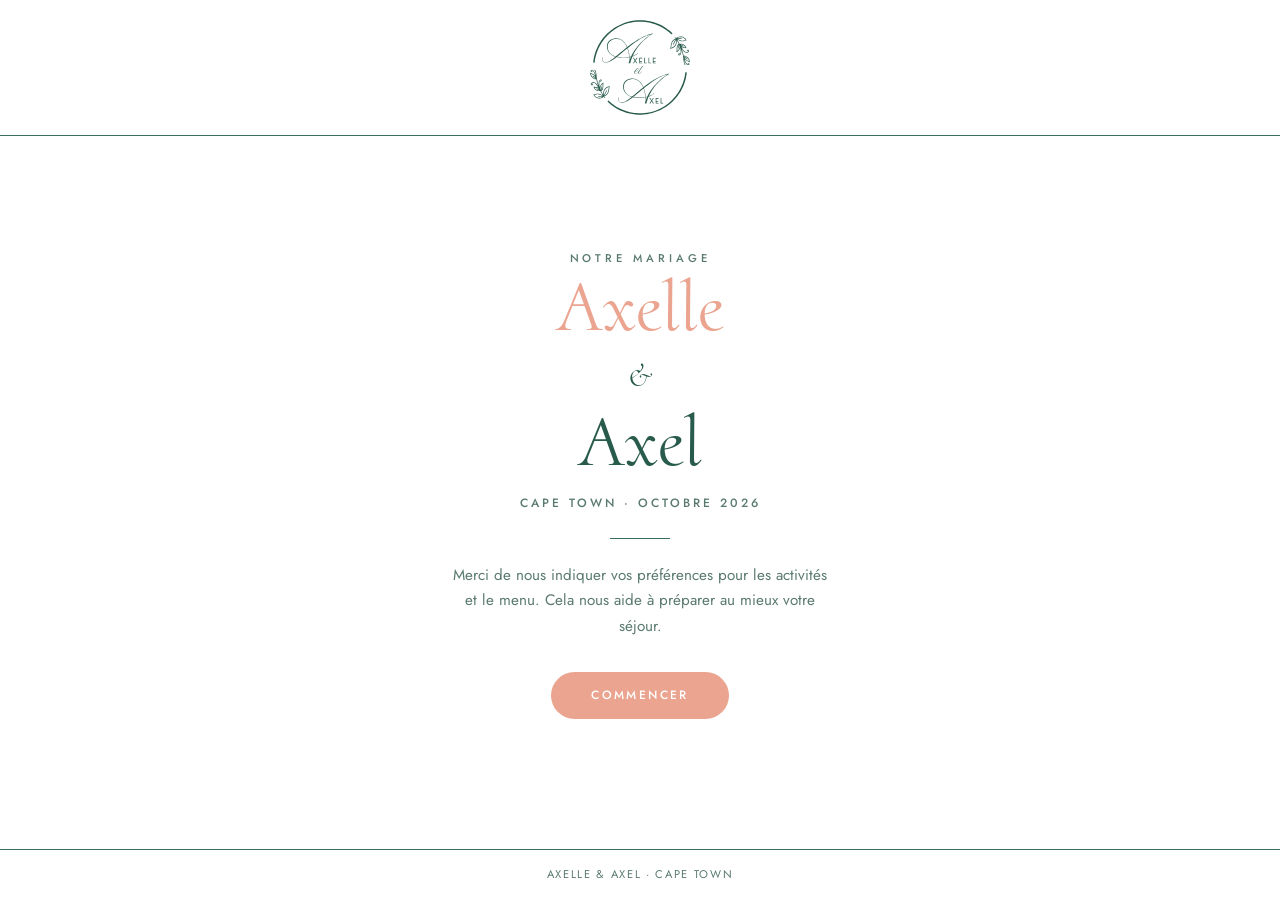
==== commit d3255e08: "Remplacer le texte du header par le logo officiel du mariage Co-authored-by: Cursor <cursoragent@cur" ====
--- a/index.html
+++ b/index.html
@@ -11,8 +11,9 @@
 </head>
 <body class="page-landing">
   <header class="site-header">
-    <a href="https://www.axelle-et-axel.com/" class="site-logo" target="_blank" rel="noopener">A&amp;A</a>
-    <a href="https://www.axelle-et-axel.com/" class="site-link" target="_blank" rel="noopener">axelle-et-axel.com</a>
+    <a href="https://www.axelle-et-axel.com/" class="site-logo" target="_blank" rel="noopener">
+      <img src="images/logo.svg" alt="Axelle &amp; Axel" width="100" height="100">
+    </a>
   </header>
 
   <main class="landing">
--- a/css/style.css
+++ b/css/style.css
@@ -36,35 +36,21 @@
 .site-header {
   display: flex;
   align-items: center;
-  justify-content: space-between;
+  justify-content: center;
   padding: 1.25rem 2rem;
   border-bottom: 1px solid var(--green-border);
 }
 
 .site-logo {
-  font-family: var(--font-serif);
-  font-size: 1.5rem;
-  font-weight: 500;
-  color: var(--green);
+  display: block;
+  line-height: 0;
   text-decoration: none;
-  letter-spacing: 0.05em;
-}
-
-.site-logo:hover {
-  color: var(--green-hover);
-}
-
-.site-link {
-  font-size: 0.7rem;
-  font-weight: 500;
-  letter-spacing: 0.2em;
-  text-transform: uppercase;
-  color: var(--text-muted);
-  text-decoration: none;
-}
-
-.site-link:hover {
-  color: var(--green);
+}
+
+.site-logo img {
+  display: block;
+  width: 100px;
+  height: auto;
 }
 
 /* ── Shared typography ── */
@@ -508,8 +494,7 @@
     padding: 1rem 1.25rem;
   }
 
-  .site-link {
-    font-size: 0.6rem;
-    letter-spacing: 0.12em;
+  .site-logo img {
+    width: 80px;
   }
 }
